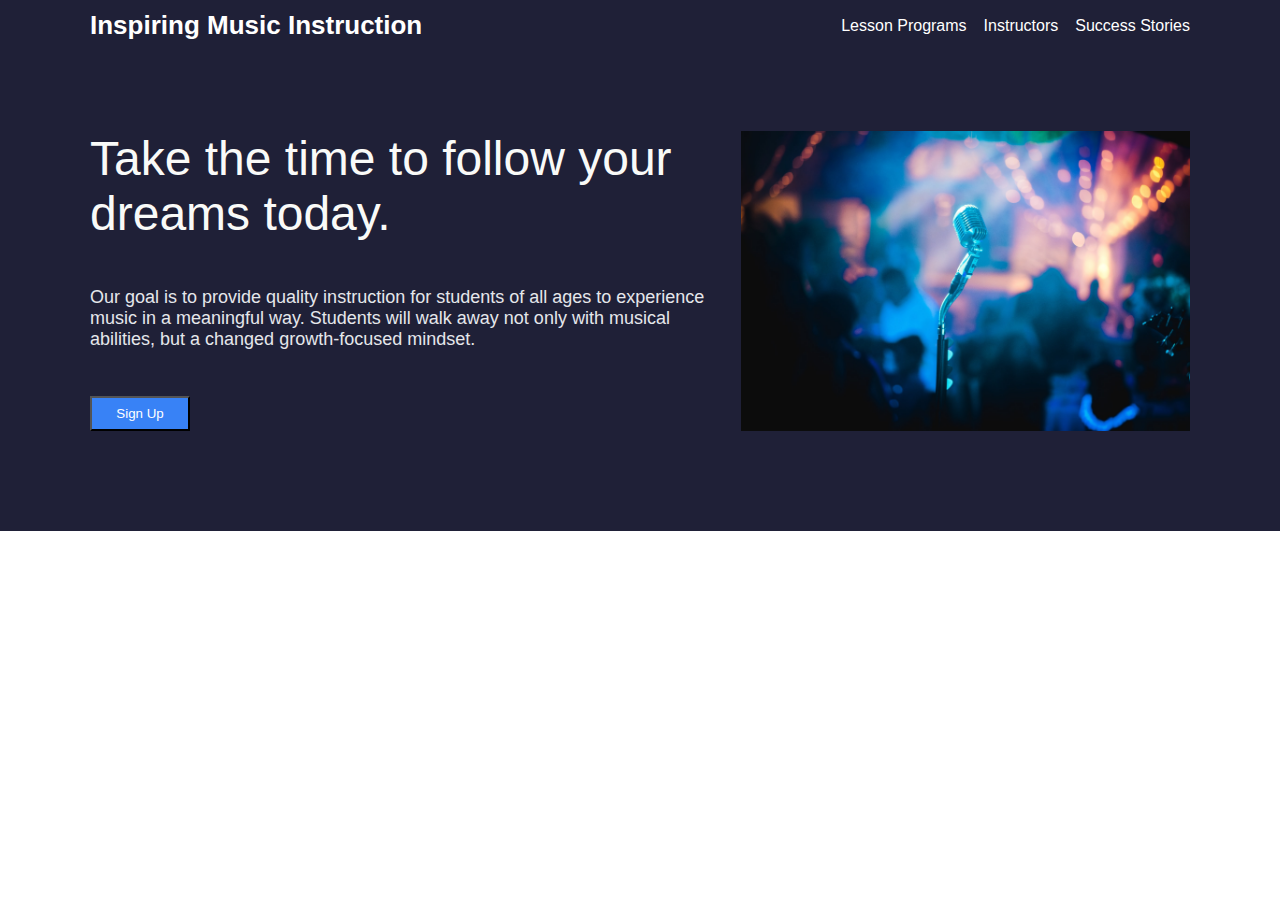
==== index.html @ c61859b0 "Add header section of website" ====
<!DOCTYPE html>
<html lang="en">
  <head>
    <meta charset="UTF-8">
    <title>Inspiring Music Instruction</title>
    <link rel="stylesheet" href="style.css">
  </head>
  <body>
    <div class="container1">
      <div class="header-links">
        <div class="home">
          <a href="./index.html">Inspiring Music Instruction</a>
        </div>
        <div class="navigation">
          <a href="lessons">Lesson Programs</a>
          <a href="Instructors">Instructors</a>
          <a href="Success Stories">Success Stories</a>
        </div>
      </div>
      <div class="header-content">
        <div class="left">
          <div class="mission">Take the time to follow your dreams today.</div>
          <div class="mission-statement">Our goal is to provide quality instruction for students of all ages to experience music in a meaningful way. Students will walk away not only with musical abilities, but a changed growth-focused mindset.</div>
          <button class="sign-up1">Sign Up</button>
        </div>
        <img class="header-img" src="img/header_img.jpg" alt="This is a cool microphone">
      </div>
    </div>

    <div class="container2">

    </div>

    <div class="container3">

    </div>

    <div class="container4">

    </div>

    <div class="container5">

    </div>
  </body>
</html>
---- style.css ----
body {
  display: flex;
  flex-direction: column;
  margin: 0px;
  font-family: Helvetica, sans-serif;
}

a {
  text-decoration: none;
  color: white;
}

.container1 {
  display: flex;
  flex-direction: column;
  background-color: #1F2037;
  padding: 10px 90px;
}

.header-links {
  display: flex;
}

.home {
  font-size: 26px;
  font-weight: 700;
}

.navigation {
  display: flex;
  margin-left: auto;
  gap: 17px;
  align-items: center;
}

.header-content {
  display: flex;
  margin-top: 90px;
  margin-bottom: 90px;
  gap: 30px;
}

.left {
  display: flex;
  flex-direction: column;
  justify-content: space-between;
  gap: 10px;
}

.mission {
  font-size: 48px;
  font-weight: 700px;
  color: #F9FAF8;
}

.mission-statement {
  color: #E5E7EB;
  font-size: 18px;
}

button {
  width: 100px;
  height: 35px;
  background-color: #3882F6;
  color: white;
}

.header-img {
  height: 300px;
  width: auto;
}
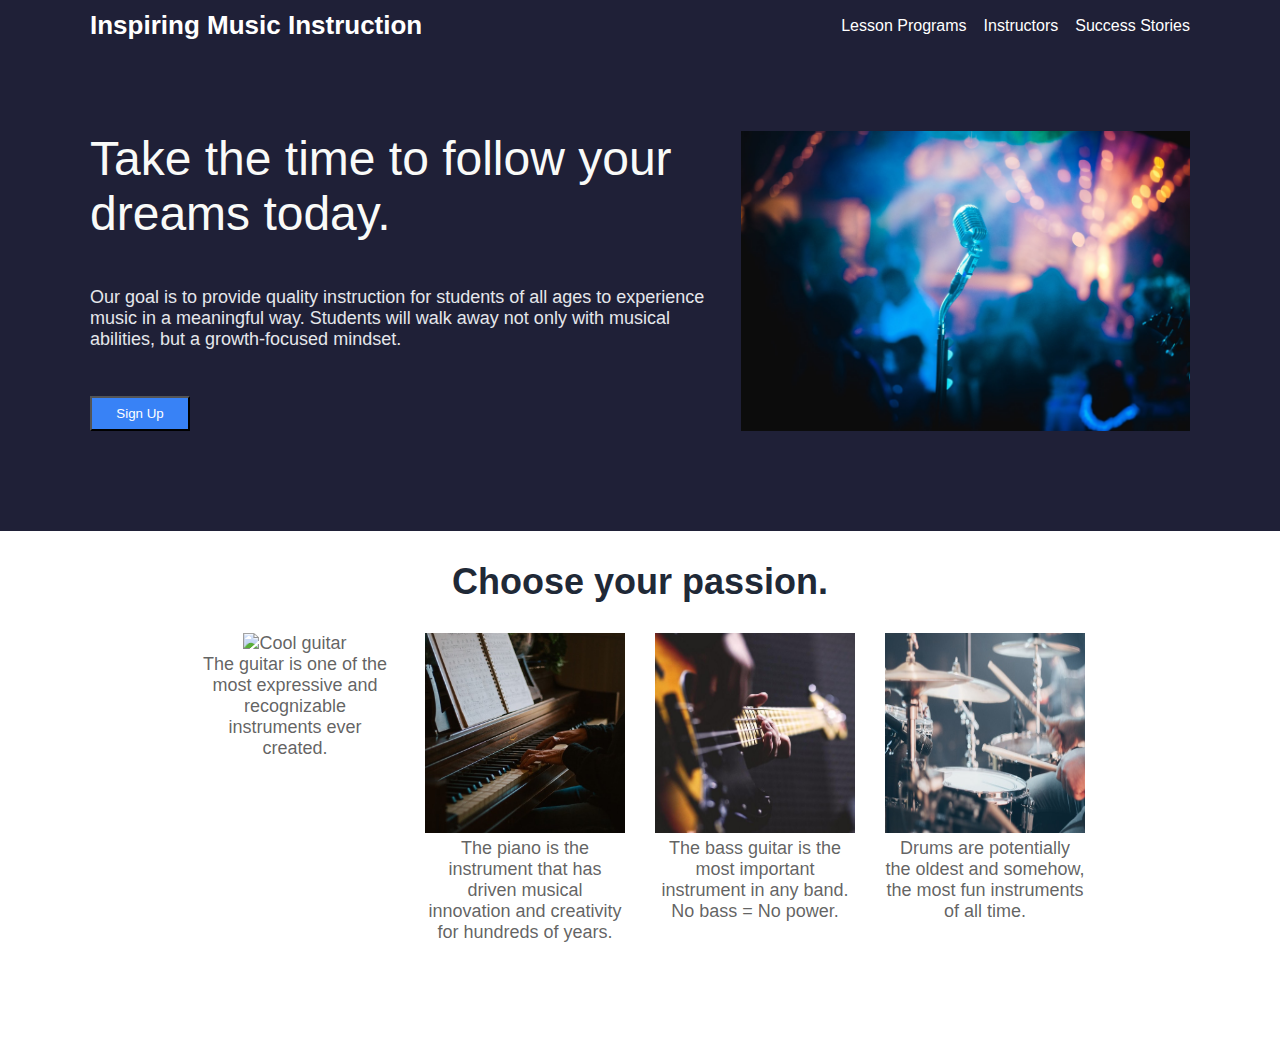
==== commit ac63524f: "Add instrument pictures with descriptions" ====
--- a/index.html
+++ b/index.html
@@ -20,7 +20,7 @@
       <div class="header-content">
         <div class="left">
           <div class="mission">Take the time to follow your dreams today.</div>
-          <div class="mission-statement">Our goal is to provide quality instruction for students of all ages to experience music in a meaningful way. Students will walk away not only with musical abilities, but a changed growth-focused mindset.</div>
+          <div class="mission-statement">Our goal is to provide quality instruction for students of all ages to experience music in a meaningful way. Students will walk away not only with musical abilities, but a growth-focused mindset.</div>
           <button class="sign-up1">Sign Up</button>
         </div>
         <img class="header-img" src="img/header_img.jpg" alt="This is a cool microphone">
@@ -28,7 +28,25 @@
     </div>
 
     <div class="container2">
-
+      <div class="instruments">Choose your passion.</div>
+      <div class="instrument-options">
+        <div>
+          <img class="instrument" src="./img/guitar.jpg" alt="Cool guitar">
+          <div>The guitar is one of the most expressive and recognizable instruments ever created.</div>
+        </div>
+        <div>
+          <img class="instrument" src="./img/piano.jpg" alt="The piano is really great.">
+          <div>The piano is the instrument that has driven musical innovation and creativity for hundreds of years.</div>
+        </div>
+        <div>
+          <img class="instrument" src="./img/bassguitar.jpg" alt="The bass guitar is great">
+          <div>The bass guitar is the most important instrument in any band. No bass = No power.</div>
+        </div>
+        <div>
+          <img class="instrument" src="./img/drums.jpg" alt="The drums are cool">
+          <div>Drums are potentially the oldest and somehow, the most fun instruments of all time.</div>
+        </div>
+      </div>
     </div>
 
     <div class="container3">
--- a/style.css
+++ b/style.css
@@ -18,6 +18,7 @@
 }
 
 .header-links {
+  flex: 1 0 auto;
   display: flex;
 }
 
@@ -68,4 +69,32 @@
 .header-img {
   height: 300px;
   width: auto;
+}
+
+.instruments {
+  font-size: 36px;
+  font-weight: 800;
+  color: #1F2937;
+  text-align: center;
+  margin: 30px;
+}
+
+.instrument {
+  height: 200px;
+  width: 200px;
+}
+
+.instrument-options {
+  display: flex;
+  justify-content: center;
+  gap: 30px;
+  margin-bottom: 96px;
+  flex-wrap: wrap;
+}
+
+.instrument-options div {
+  width: 200px;
+  text-align: center;
+  color: #313131c3;
+  font-size: 18px;
 }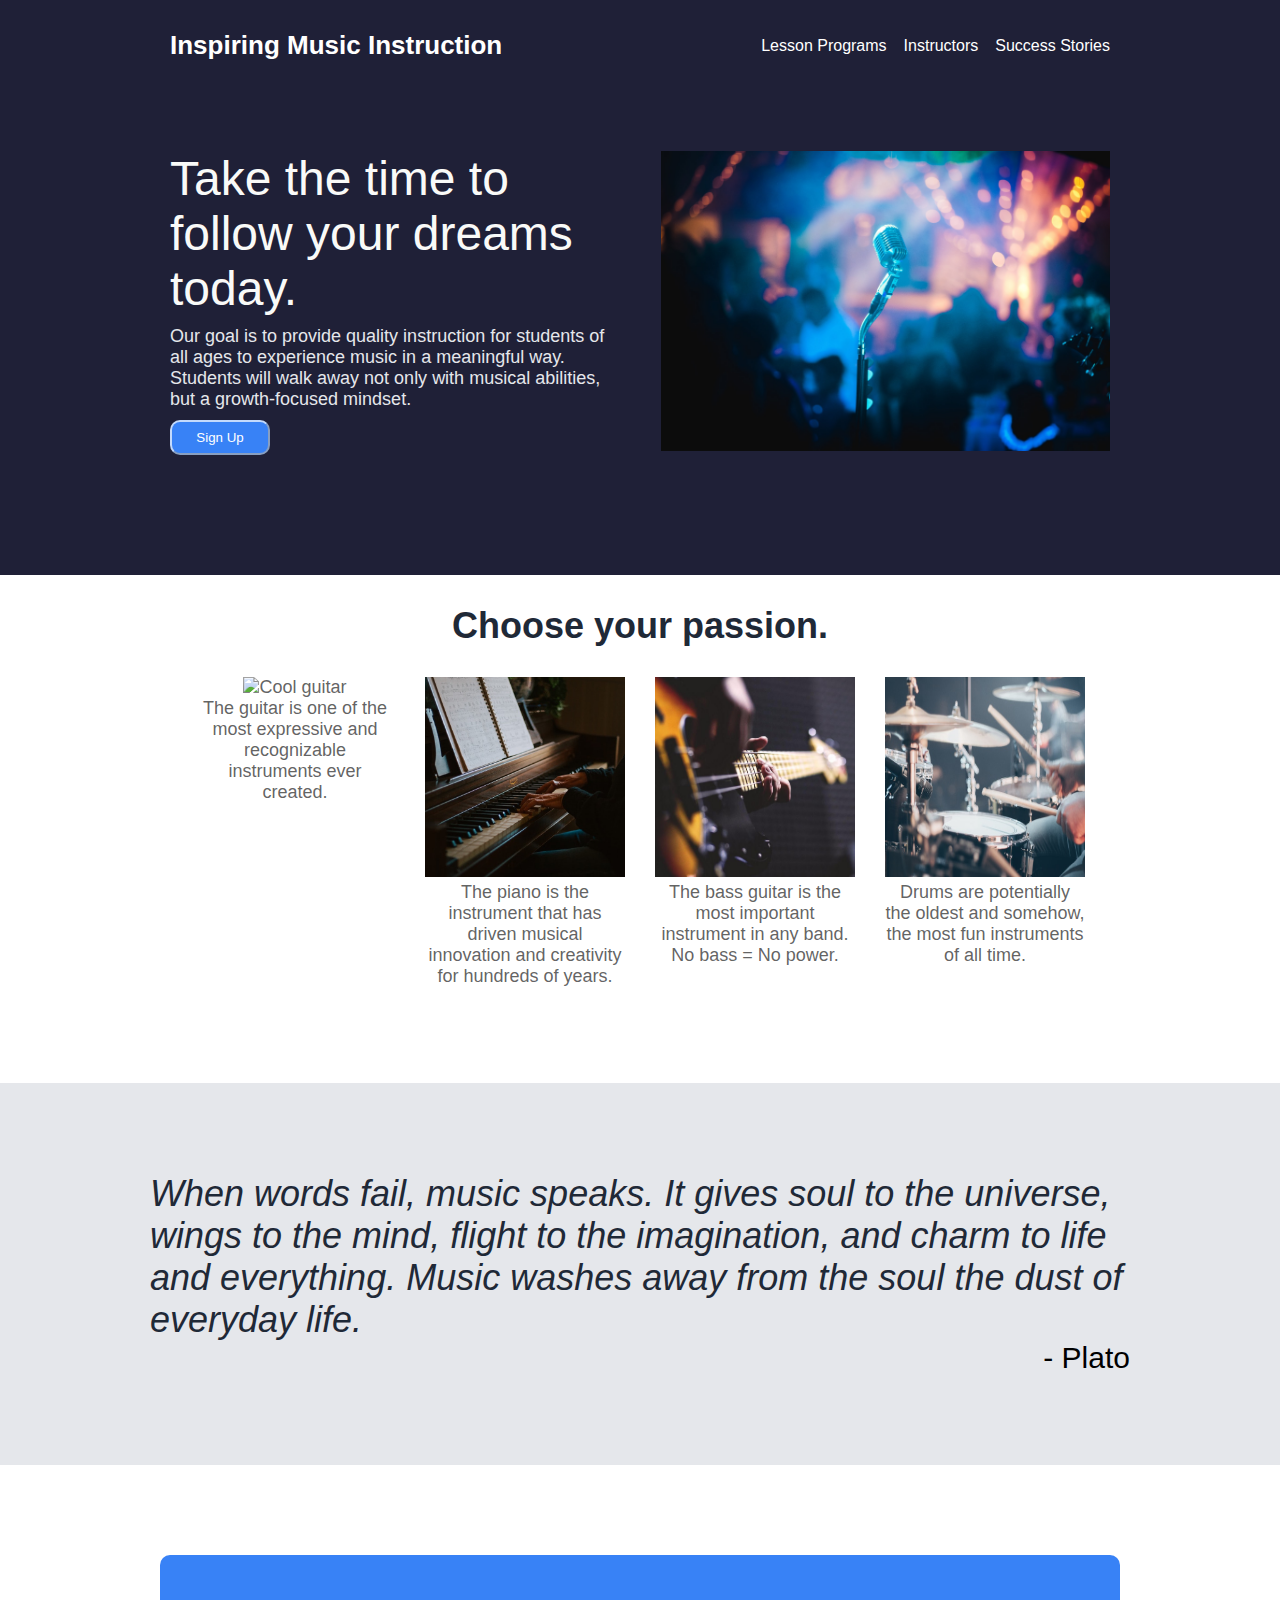
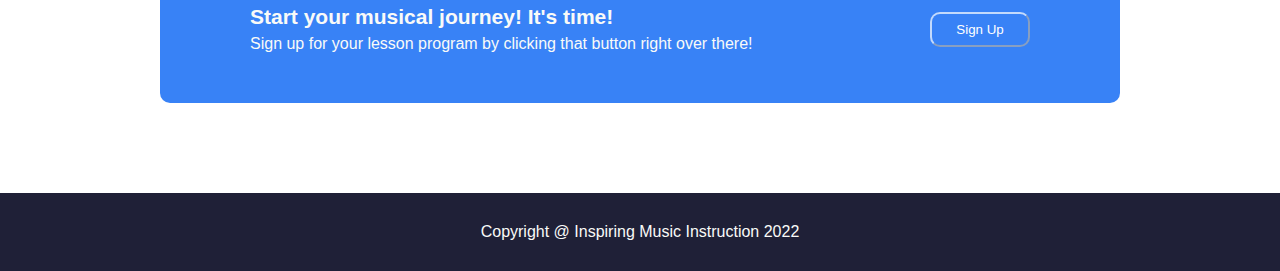
==== commit a7536932: "Change padding to fit bigger screen size" ====
--- a/index.html
+++ b/index.html
@@ -50,15 +50,24 @@
     </div>
 
     <div class="container3">
-
+      <div class="quote">
+        When words fail, music speaks. It gives soul to the universe, wings to the mind, flight to the imagination, and charm to life and everything. Music washes away from the soul the dust of everyday life.
+      </div>
+      <div class="plato">
+        - Plato
+      </div>
     </div>
 
     <div class="container4">
-
+      <div class="text-left">
+        <div class="call-to-action">Start your musical journey! It's time!</div>
+        <div class="sign-up">Sign up for your lesson program by clicking that button right over there!</div>
+      </div>
+      <button class="button">Sign Up</button>
     </div>
 
     <div class="container5">
-
+      Copyright @ Inspiring Music Instruction 2022
     </div>
   </body>
 </html>--- a/style.css
+++ b/style.css
@@ -14,7 +14,7 @@
   display: flex;
   flex-direction: column;
   background-color: #1F2037;
-  padding: 10px 90px;
+  padding: 30px 170px;
 }
 
 .header-links {
@@ -38,7 +38,7 @@
   display: flex;
   margin-top: 90px;
   margin-bottom: 90px;
-  gap: 30px;
+  gap: 50px;
 }
 
 .left {
@@ -64,6 +64,9 @@
   height: 35px;
   background-color: #3882F6;
   color: white;
+  border-radius: 10px;
+  border-width: 2px;
+  border-color: rgba(255, 255, 255, 0.701);
 }
 
 .header-img {
@@ -97,4 +100,54 @@
   text-align: center;
   color: #313131c3;
   font-size: 18px;
+}
+
+.container3 {
+  background-color: #E5E7EB;
+  padding: 90px 150px;
+}
+
+.quote {
+  font-size: 36px;
+  font-style: italic;
+  font-weight: 200;
+  color: #1F2937;
+}
+
+.plato{
+  text-align: right;
+  font-size: 30px;
+}
+
+.container4 {
+  margin: 90px 160px;
+  padding: 50px 90px;
+  border-radius: 10px;
+  background-color: #3882F6;
+  display: flex;
+  justify-content: space-between;
+  align-items: center;
+}
+
+.text-left {
+  color: #F9FAF8;
+}
+
+.call-to-action {
+  font-size: 21px;
+  font-weight: 700;
+  margin-bottom: 6px;
+}
+
+.sign-up {
+  font-weight: 100;
+}
+
+.container5 {
+  padding: 30px;
+  background-color: #1F2037;
+  color: #F9FAF8;
+  display: flex;
+  justify-content: center;
+  align-items: center;
 }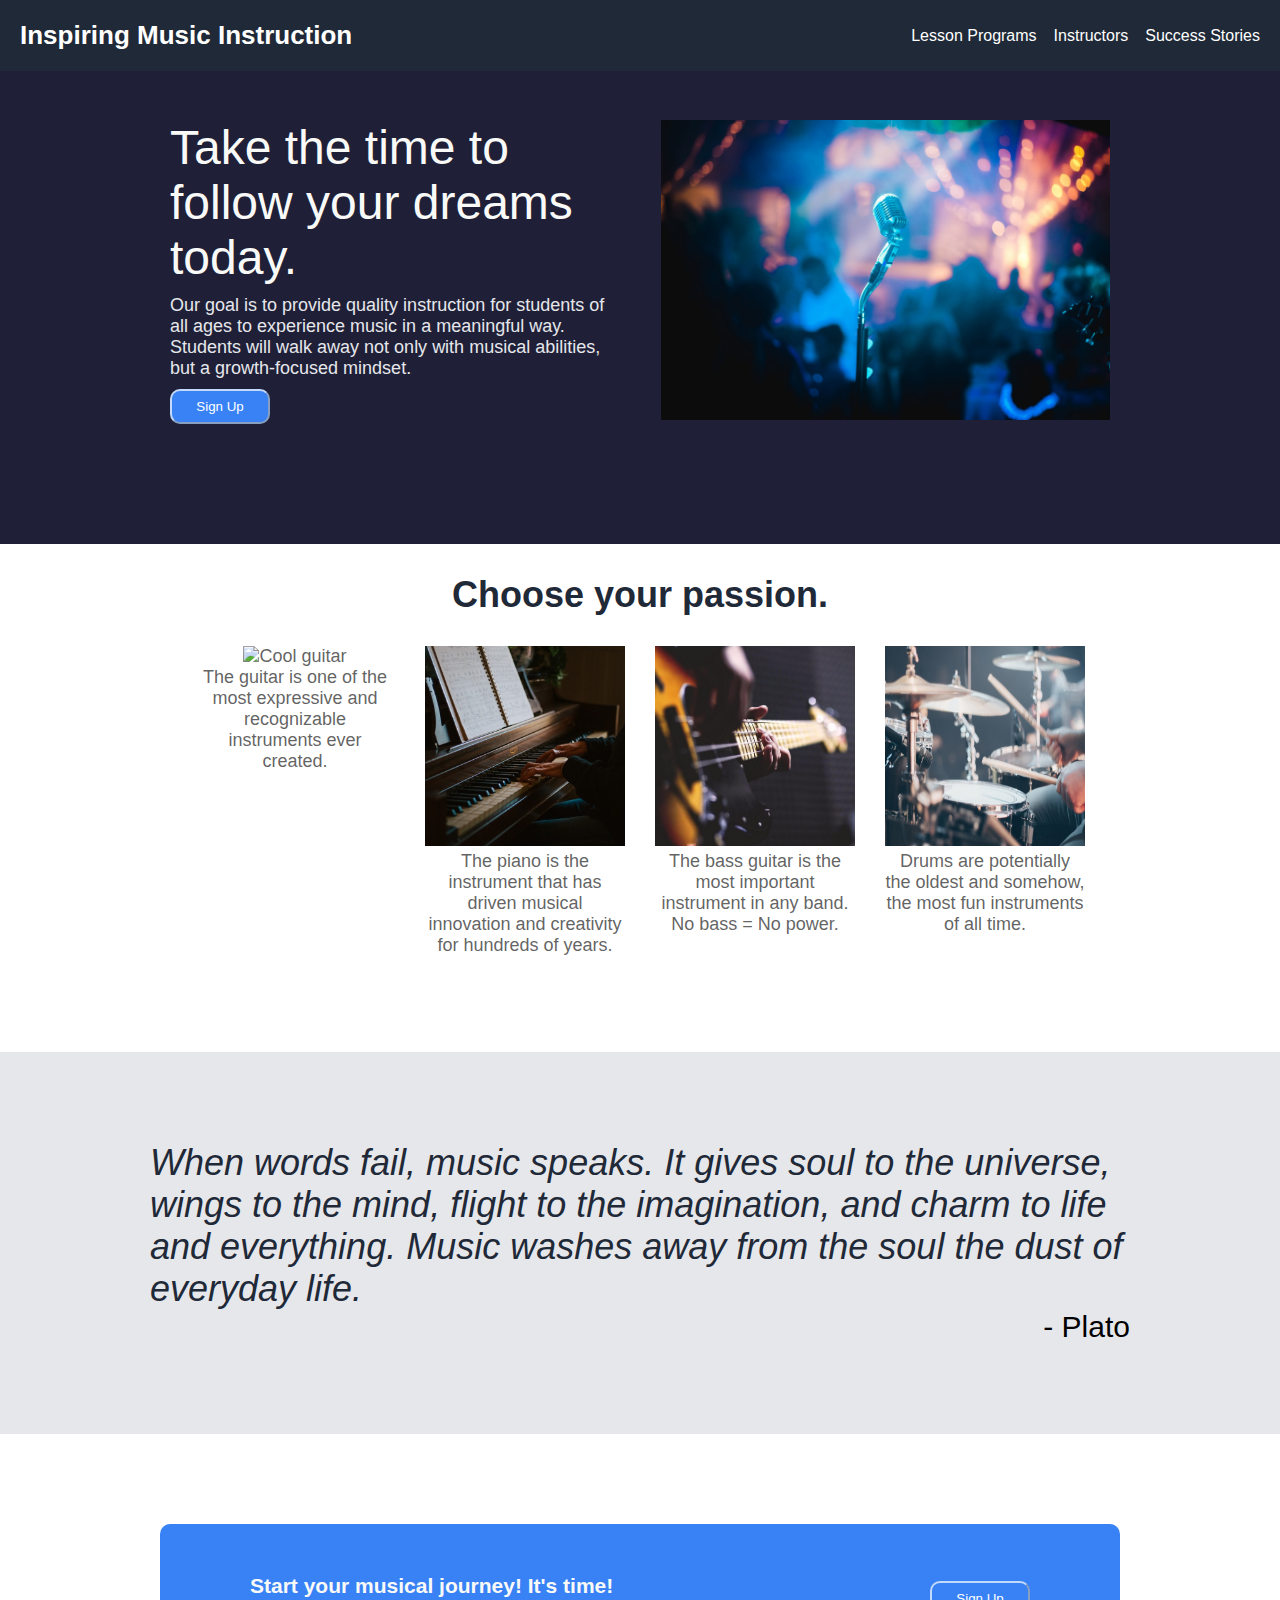
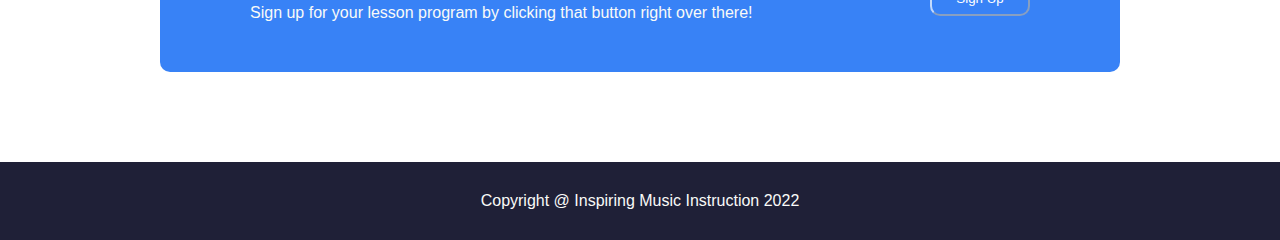
==== commit e7225a56: "Add fixed navigation bar" ====
--- a/index.html
+++ b/index.html
@@ -6,17 +6,18 @@
     <link rel="stylesheet" href="style.css">
   </head>
   <body>
+    <div class="header-links">
+      <div class="home">
+        <a href="./index.html">Inspiring Music Instruction</a>
+      </div>
+      <div class="navigation">
+        <a href="lessons">Lesson Programs</a>
+        <a href="Instructors">Instructors</a>
+        <a href="Success Stories">Success Stories</a>
+      </div>
+    </div>
     <div class="container1">
-      <div class="header-links">
-        <div class="home">
-          <a href="./index.html">Inspiring Music Instruction</a>
-        </div>
-        <div class="navigation">
-          <a href="lessons">Lesson Programs</a>
-          <a href="Instructors">Instructors</a>
-          <a href="Success Stories">Success Stories</a>
-        </div>
-      </div>
+      
       <div class="header-content">
         <div class="left">
           <div class="mission">Take the time to follow your dreams today.</div>
--- a/style.css
+++ b/style.css
@@ -10,6 +10,20 @@
   color: white;
 }
 
+.header-links {
+  display: flex;
+  width: 100%;
+  position: fixed;
+  background-color: #1F2937;
+  justify-content: space-between;
+  padding: 20px;
+}
+
+.home {
+  font-size: 26px;
+  font-weight: 700;
+}
+
 .container1 {
   display: flex;
   flex-direction: column;
@@ -17,21 +31,11 @@
   padding: 30px 170px;
 }
 
-.header-links {
-  flex: 1 0 auto;
-  display: flex;
-}
-
-.home {
-  font-size: 26px;
-  font-weight: 700;
-}
-
 .navigation {
   display: flex;
-  margin-left: auto;
   gap: 17px;
   align-items: center;
+  margin-right: 40px;
 }
 
 .header-content {
@@ -127,6 +131,7 @@
   display: flex;
   justify-content: space-between;
   align-items: center;
+  gap: 20px;
 }
 
 .text-left {
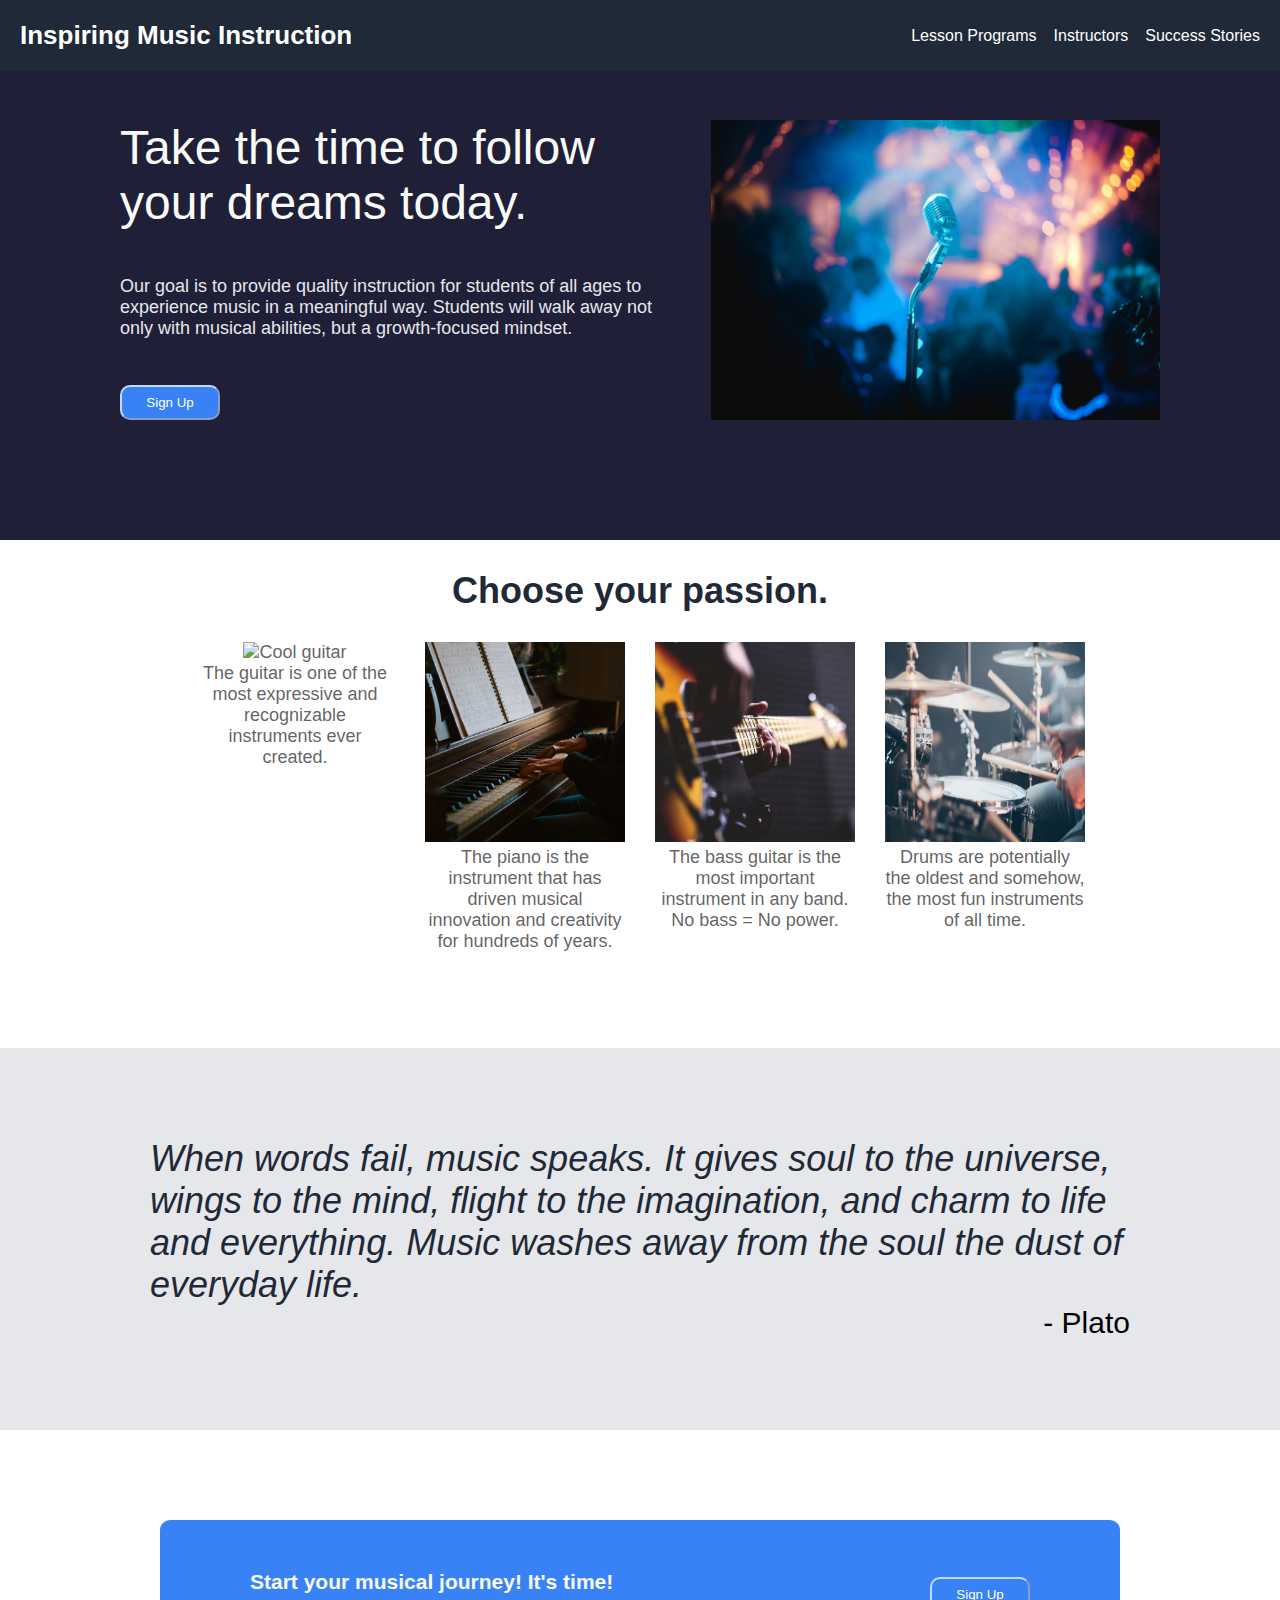
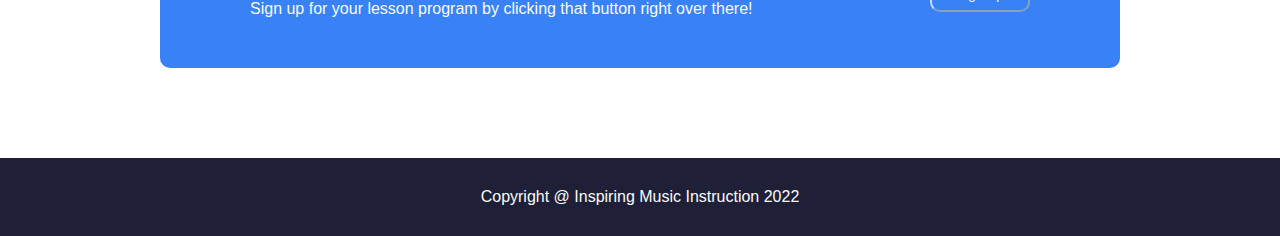
==== commit c73312f5: "October 27 commit" ====
--- a/index.html
+++ b/index.html
@@ -11,7 +11,7 @@
         <a href="./index.html">Inspiring Music Instruction</a>
       </div>
       <div class="navigation">
-        <a href="lessons">Lesson Programs</a>
+        <a href="./pages/lessons.html">Lesson Programs</a>
         <a href="Instructors">Instructors</a>
         <a href="Success Stories">Success Stories</a>
       </div>
@@ -32,11 +32,11 @@
       <div class="instruments">Choose your passion.</div>
       <div class="instrument-options">
         <div>
-          <img class="instrument" src="./img/guitar.jpg" alt="Cool guitar">
+          <img class="instrument" src="./img/guitar.jpg" alt="Cool guitar" href="./pages/lessons.html">
           <div>The guitar is one of the most expressive and recognizable instruments ever created.</div>
         </div>
         <div>
-          <img class="instrument" src="./img/piano.jpg" alt="The piano is really great.">
+          <a href="./pages/piano.html"><img class="instrument" src="./img/piano.jpg" alt="The piano is really great."></a>
           <div>The piano is the instrument that has driven musical innovation and creativity for hundreds of years.</div>
         </div>
         <div>
--- a/style.css
+++ b/style.css
@@ -28,7 +28,7 @@
   display: flex;
   flex-direction: column;
   background-color: #1F2037;
-  padding: 30px 170px;
+  padding: 30px 120px;
 }
 
 .navigation {
@@ -49,6 +49,8 @@
   display: flex;
   flex-direction: column;
   justify-content: space-between;
+  box-sizing: border-box;
+  min-width: 423px;
   gap: 10px;
 }
 
